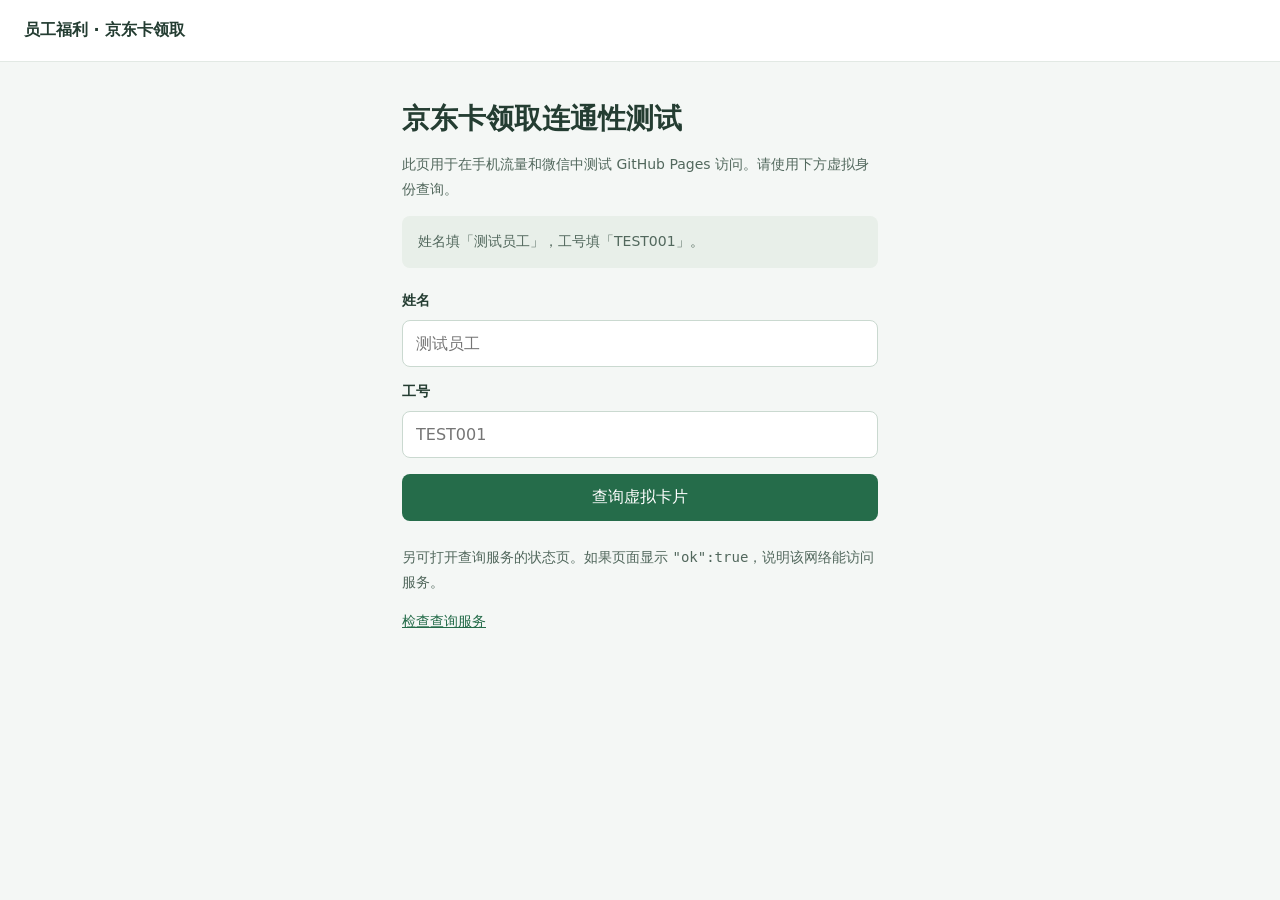
==== index.html @ 8c163a81 "Add employee claim connectivity demo" ====
<!doctype html>
<html lang="zh-CN">
<head>
  <meta charset="utf-8">
  <meta name="viewport" content="width=device-width,initial-scale=1">
  <meta name="robots" content="noindex,nofollow">
  <meta name="referrer" content="no-referrer">
  <meta http-equiv="Content-Security-Policy" content="default-src 'none'; style-src 'unsafe-inline'; script-src 'unsafe-inline'; base-uri 'none'; form-action 'none'">
  <title>京东卡领取连通性测试</title>
  <style>
    :root { color-scheme: light; font-family: system-ui, -apple-system, "PingFang SC", "Microsoft YaHei", sans-serif; color: #243d32; background: #f4f7f5 }
    * { box-sizing: border-box }
    body { margin: 0; min-height: 100dvh }
    header { padding: 20px 24px; background: white; border-bottom: 1px solid #e2e9e4; font-weight: 650 }
    main { max-width: 520px; margin: auto; padding: 38px 22px }
    h1 { font-size: 28px; margin: 0 0 14px }
    p, footer { font-size: 14px; line-height: 1.8; color: #52685d }
    .note { background: #e8efe9; padding: 13px 16px; border-radius: 8px }
    form { display: grid; gap: 10px; margin: 24px 0 }
    label { font-size: 14px; font-weight: 650 }
    input, button { font: inherit; min-width: 0; padding: 13px; border-radius: 8px }
    input { background: white; border: 1px solid #cad9d0; margin-bottom: 6px }
    button { border: 0; background: #256c4a; color: white; cursor: pointer }
    .secondary { background: transparent; color: #256c4a; border: 1px solid #adc7b7 }
    a { color: #256c4a }
    :focus-visible { outline: 2px solid #256c4a; outline-offset: 3px }
    article { background: white; border: 1px solid #dde7e0; padding: 16px; margin: 12px 0; border-radius: 10px }
    article h3 { margin: 0 0 10px; font-size: 17px }
    article p { margin: 5px 0; overflow-wrap: anywhere }
    h2 { font-size: 19px }
    .error { color: #a22828 }
    [hidden] { display: none !important }
  </style>
</head>
<body>
  <header>员工福利 · 京东卡领取</header>
  <main>
    <h1>京东卡领取连通性测试</h1>
    <p>此页用于在手机流量和微信中测试 GitHub Pages 访问。请使用下方虚拟身份查询。</p>
    <p class="note">姓名填「测试员工」，工号填「TEST001」。</p>
    <form id="claim">
      <label for="employee-name">姓名</label>
      <input id="employee-name" type="text" required autocomplete="off" maxlength="30" placeholder="测试员工">
      <label for="employee-number">工号</label>
      <input id="employee-number" type="text" required autocomplete="off" maxlength="30" placeholder="TEST001">
      <button type="submit">查询虚拟卡片</button>
    </form>
    <p class="error" id="error" role="alert" hidden></p>
    <section id="result" aria-live="polite" hidden>
      <h2>查询成功 · 2 张虚拟卡</h2>
      <article><h3>虚拟卡 1</h3><p>卡号 DEMO-001</p><p>卡密 SAMPLE-001</p></article>
      <article><h3>虚拟卡 2</h3><p>卡号 DEMO-002</p><p>卡密 SAMPLE-002</p></article>
      <button class="secondary" id="hide" type="button">隐藏查询结果</button>
    </section>
    <footer><p>另可打开查询服务的状态页。如果页面显示 <code>"ok":true</code>，说明该网络能访问服务。</p>
      <a href="https://bjjralybdcuczwllxbvo.supabase.co/functions/v1/prize-system/health" target="_blank" rel="noopener noreferrer">检查查询服务</a>
    </footer>
  </main>
  <script>
    const form = document.getElementById('claim')
    const nameInput = document.getElementById('employee-name')
    const numberInput = document.getElementById('employee-number')
    const result = document.getElementById('result')
    const error = document.getElementById('error')
    function clearResult() {
      result.hidden = true
      error.hidden = true
    }
    form.addEventListener('input', clearResult)
    form.addEventListener('submit', event => {
      event.preventDefault()
      clearResult()
      if (nameInput.value.trim() === '测试员工' && numberInput.value.trim() === 'TEST001') {
        result.hidden = false
      } else {
        error.textContent = '请使用页面给出的虚拟姓名和工号。'
        error.hidden = false
      }
    })
    document.getElementById('hide').addEventListener('click', clearResult)
  </script>
</body>
</html>
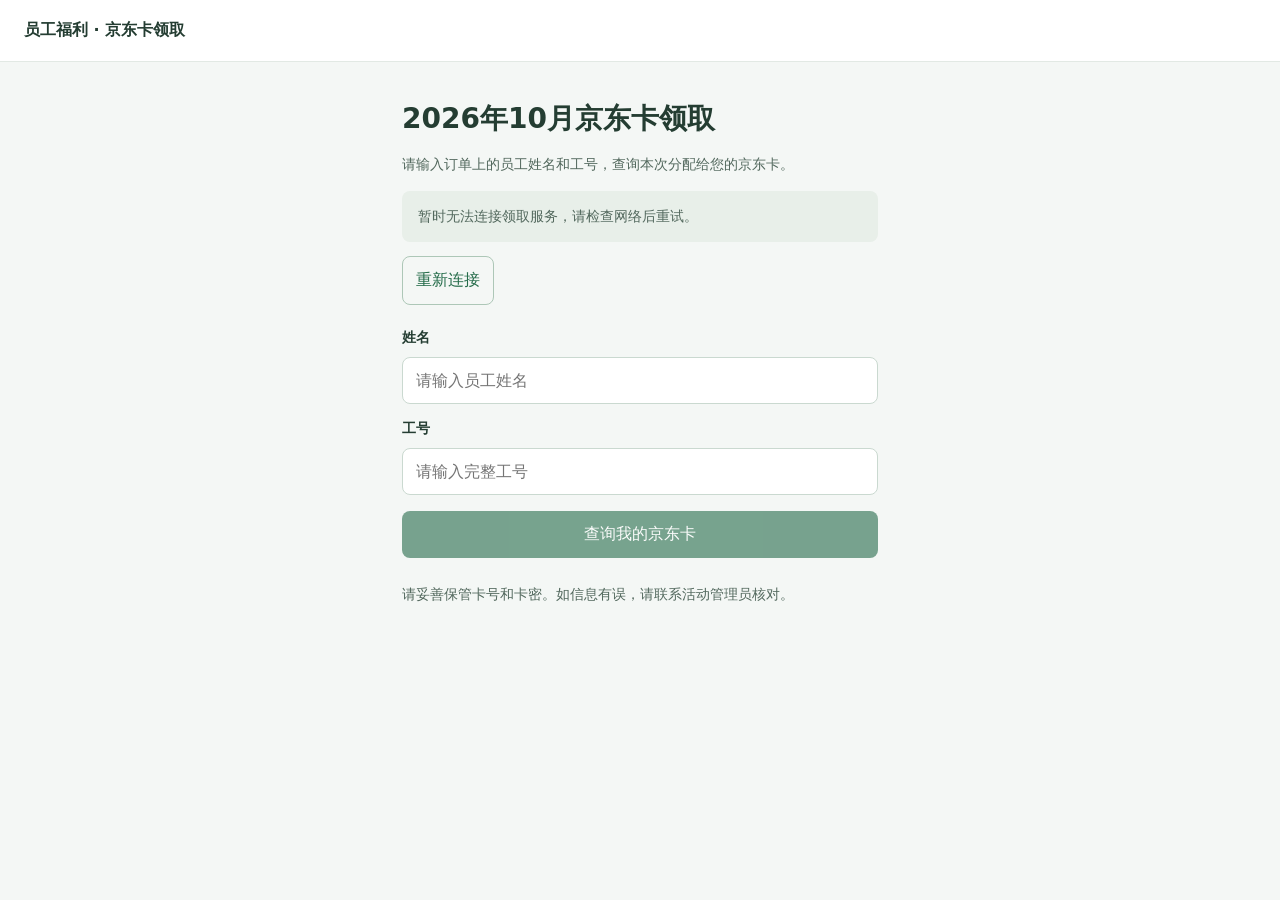
==== commit 1ea5d0ff: "Publish October employee gift card lookup" ====
--- a/index.html
+++ b/index.html
@@ -5,8 +5,8 @@
   <meta name="viewport" content="width=device-width,initial-scale=1">
   <meta name="robots" content="noindex,nofollow">
   <meta name="referrer" content="no-referrer">
-  <meta http-equiv="Content-Security-Policy" content="default-src 'none'; style-src 'unsafe-inline'; script-src 'unsafe-inline'; base-uri 'none'; form-action 'none'">
-  <title>京东卡领取连通性测试</title>
+  <meta http-equiv="Content-Security-Policy" content="default-src 'none'; connect-src https://bjjralybdcuczwllxbvo.supabase.co; style-src 'unsafe-inline'; script-src 'unsafe-inline'; base-uri 'none'; form-action 'none'">
+  <title>2026年10月京东卡领取</title>
   <style>
     :root { color-scheme: light; font-family: system-ui, -apple-system, "PingFang SC", "Microsoft YaHei", sans-serif; color: #243d32; background: #f4f7f5 }
     * { box-sizing: border-box }
@@ -21,12 +21,16 @@
     input, button { font: inherit; min-width: 0; padding: 13px; border-radius: 8px }
     input { background: white; border: 1px solid #cad9d0; margin-bottom: 6px }
     button { border: 0; background: #256c4a; color: white; cursor: pointer }
+    button:disabled { opacity: .6; cursor: default }
     .secondary { background: transparent; color: #256c4a; border: 1px solid #adc7b7 }
     a { color: #256c4a }
     :focus-visible { outline: 2px solid #256c4a; outline-offset: 3px }
     article { background: white; border: 1px solid #dde7e0; padding: 16px; margin: 12px 0; border-radius: 10px }
     article h3 { margin: 0 0 10px; font-size: 17px }
     article p { margin: 5px 0; overflow-wrap: anywhere }
+    .card-value { display: flex; align-items: center; justify-content: space-between; gap: 10px; margin: 12px 0 }
+    .card-value code { min-width: 0; font-size: 15px; overflow-wrap: anywhere; user-select: all }
+    .card-value button { flex: none; padding: 8px 10px; font-size: 14px }
     h2 { font-size: 19px }
     .error { color: #a22828 }
     [hidden] { display: none !important }
@@ -35,49 +39,157 @@
 <body>
   <header>员工福利 · 京东卡领取</header>
   <main>
-    <h1>京东卡领取连通性测试</h1>
-    <p>此页用于在手机流量和微信中测试 GitHub Pages 访问。请使用下方虚拟身份查询。</p>
-    <p class="note">姓名填「测试员工」，工号填「TEST001」。</p>
+    <h1>2026年10月京东卡领取</h1>
+    <p>请输入订单上的员工姓名和工号，查询本次分配给您的京东卡。</p>
+    <p class="note" id="status" role="status">正在连接领取服务…</p>
+    <button class="secondary" id="retry" type="button" hidden>重新连接</button>
     <form id="claim">
       <label for="employee-name">姓名</label>
-      <input id="employee-name" type="text" required autocomplete="off" maxlength="30" placeholder="测试员工">
+      <input id="employee-name" type="text" required autocomplete="off" maxlength="200" placeholder="请输入员工姓名">
       <label for="employee-number">工号</label>
-      <input id="employee-number" type="text" required autocomplete="off" maxlength="30" placeholder="TEST001">
-      <button type="submit">查询虚拟卡片</button>
+      <input id="employee-number" type="text" required autocomplete="off" autocapitalize="off" spellcheck="false" maxlength="200" placeholder="请输入完整工号">
+      <button id="submit" type="submit" disabled>查询我的京东卡</button>
     </form>
     <p class="error" id="error" role="alert" hidden></p>
     <section id="result" aria-live="polite" hidden>
-      <h2>查询成功 · 2 张虚拟卡</h2>
-      <article><h3>虚拟卡 1</h3><p>卡号 DEMO-001</p><p>卡密 SAMPLE-001</p></article>
-      <article><h3>虚拟卡 2</h3><p>卡号 DEMO-002</p><p>卡密 SAMPLE-002</p></article>
-      <button class="secondary" id="hide" type="button">隐藏查询结果</button>
+      <h2 id="result-title">我的京东卡</h2>
+      <div id="cards"></div>
+      <button class="secondary" id="hide" type="button">隐藏卡号和卡密</button>
+      <p id="copy-status" role="status"></p>
     </section>
-    <footer><p>另可打开查询服务的状态页。如果页面显示 <code>"ok":true</code>，说明该网络能访问服务。</p>
-      <a href="https://bjjralybdcuczwllxbvo.supabase.co/functions/v1/prize-system/health" target="_blank" rel="noopener noreferrer">检查查询服务</a>
-    </footer>
+    <footer><p>请妥善保管卡号和卡密。如信息有误，请联系活动管理员核对。</p></footer>
   </main>
   <script>
+    const endpoint = 'https://bjjralybdcuczwllxbvo.supabase.co/functions/v1/prize-system/cards/public/ee7f0aaada0b7fb4acd144ddcc96fea723f323c12912c5a3'
     const form = document.getElementById('claim')
     const nameInput = document.getElementById('employee-name')
     const numberInput = document.getElementById('employee-number')
     const result = document.getElementById('result')
     const error = document.getElementById('error')
+    const status = document.getElementById('status')
+    const retry = document.getElementById('retry')
+    const submit = document.getElementById('submit')
+    const cards = document.getElementById('cards')
+    const copyStatus = document.getElementById('copy-status')
+    let ready = false
+    let lookup
+
     function clearResult() {
+      if (lookup) lookup.abort()
+      lookup = undefined
+      submit.disabled = !ready
+      submit.textContent = '查询我的京东卡'
+      cards.replaceChildren()
+      copyStatus.textContent = ''
       result.hidden = true
       error.hidden = true
     }
+
+    async function checkStatus() {
+      ready = false
+      clearResult()
+      retry.hidden = true
+      status.hidden = false
+      status.textContent = '正在连接领取服务…'
+      try {
+        const response = await fetch(endpoint, {cache:'no-store'})
+        if (!response.ok) throw new Error('无法连接')
+        const data = await response.json()
+        ready = data.ready === true
+        if (!ready) status.textContent = data.message || '本批次暂未开放领取。'
+        status.hidden = ready
+      } catch {
+        status.textContent = '暂时无法连接领取服务，请检查网络后重试。'
+        retry.hidden = false
+      }
+      submit.disabled = !ready
+    }
+
+    function cardField(label, value) {
+      const group = document.createElement('div')
+      const caption = document.createElement('p')
+      caption.textContent = label
+      const row = document.createElement('div')
+      row.className = 'card-value'
+      const code = document.createElement('code')
+      code.textContent = value
+      const copy = document.createElement('button')
+      copy.type = 'button'
+      copy.className = 'secondary'
+      copy.textContent = '复制' + label
+      copy.addEventListener('click', async () => {
+        try {
+          await navigator.clipboard.writeText(value)
+          copyStatus.textContent = label + '已复制'
+        } catch {
+          copyStatus.textContent = '请长按' + label + '复制。'
+        }
+      })
+      row.append(code, copy)
+      group.append(caption, row)
+      return group
+    }
+
     form.addEventListener('input', clearResult)
-    form.addEventListener('submit', event => {
+    form.addEventListener('submit', async event => {
       event.preventDefault()
+      if (!ready || lookup) return
       clearResult()
-      if (nameInput.value.trim() === '测试员工' && numberInput.value.trim() === 'TEST001') {
+      const employeeName = nameInput.value.trim()
+      const employeeNo = numberInput.value.trim()
+      if (!employeeName || !employeeNo) {
+        error.textContent = '请完整填写姓名和工号。'
+        error.hidden = false
+        return
+      }
+      const controller = new AbortController()
+      lookup = controller
+      submit.disabled = true
+      submit.textContent = '正在查询…'
+      try {
+        const response = await fetch(endpoint + '/query', {
+          method: 'POST',
+          headers: {'content-type':'application/json'},
+          body: JSON.stringify({employeeName, employeeNo}),
+          cache: 'no-store',
+          signal: controller.signal
+        })
+        const data = await response.json()
+        if (lookup !== controller || document.hidden) return
+        if (!response.ok) {
+          error.textContent = data.message || '查询失败，请稍后重试。'
+          error.hidden = false
+          return
+        }
+        const list = Array.isArray(data.cards) ? data.cards : []
+        if (list.length === 0) throw new Error('没有卡片')
+        document.getElementById('result-title').textContent = '我的京东卡 · ' + list.length + ' 张'
+        for (const [index, card] of list.entries()) {
+          const item = document.createElement('article')
+          const heading = document.createElement('h3')
+          heading.textContent = '京东卡 ' + (index + 1)
+          item.append(heading, cardField('卡号',card.cardNumber), cardField('卡密',card.cardPassword))
+          cards.append(item)
+        }
         result.hidden = false
-      } else {
-        error.textContent = '请使用页面给出的虚拟姓名和工号。'
-        error.hidden = false
+      } catch {
+        if (lookup === controller) {
+          error.textContent = '暂时无法完成查询，请稍后重试。'
+          error.hidden = false
+        }
+      } finally {
+        if (lookup === controller) {
+          lookup = undefined
+          submit.disabled = !ready
+          submit.textContent = '查询我的京东卡'
+        }
       }
     })
     document.getElementById('hide').addEventListener('click', clearResult)
+    retry.addEventListener('click', checkStatus)
+    document.addEventListener('visibilitychange', () => { if (document.hidden) clearResult() })
+    window.addEventListener('pagehide', clearResult)
+    checkStatus()
   </script>
 </body>
 </html>
